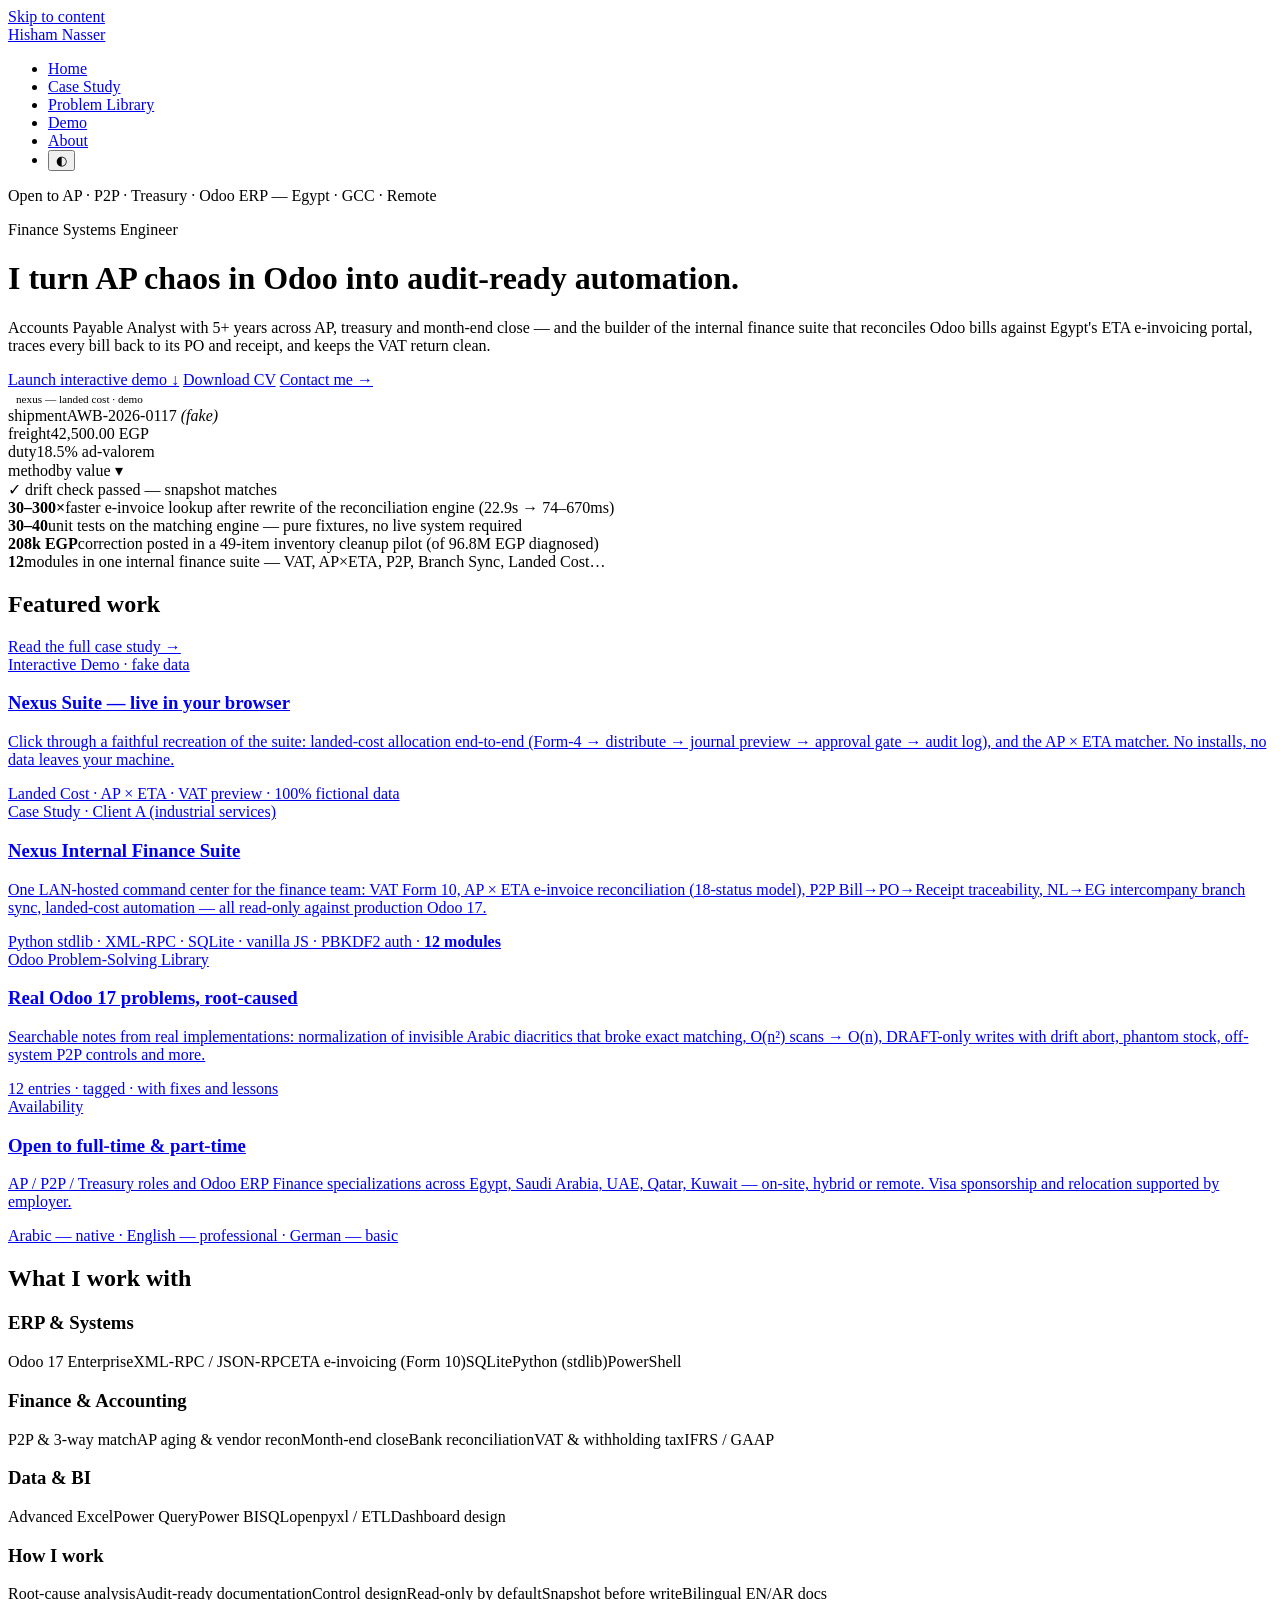
==== index.html @ ed8735be "Initial portfolio site" ====
<!DOCTYPE html>
<html lang="en" data-theme="dark">
<head>
  <meta charset="UTF-8" />
  <meta name="viewport" content="width=device-width, initial-scale=1" />
  <title>Hisham Nasser — Finance Systems Engineer | Odoo 17 · ETA E-Invoicing · AP Automation</title>
  <meta name="description" content="Accounts Payable Analyst turned finance-ops builder: 5+ years across AP, treasury and month-end close, plus the internal tooling (Odoo 17, ETA e-invoice reconciliation, P2P traceability, VAT Form 10) that makes finance teams fast and audit-proof." />
  <link rel="icon" href="assets/favicon.svg" type="image/svg+xml" />
  <link rel="canonical" href="https://hisham333nasser-design.github.io/portfolio/" />
  <meta property="og:type" content="website" />
  <meta property="og:title" content="Hisham Nasser — Finance Systems Engineer" />
  <meta property="og:description" content="Odoo 17 · ETA e-invoicing · P2P traceability · internal finance suites. AP & treasury operator who ships audit-ready automation." />
  <meta property="og:url" content="https://hisham333nasser-design.github.io/portfolio/" />
  <meta name="twitter:card" content="summary" />
  <link rel="preconnect" href="https://fonts.googleapis.com" />
  <link rel="preconnect" href="https://fonts.gstatic.com" crossorigin />
  <link href="https://fonts.googleapis.com/css2?family=Inter:wght@400;500;600;700;800&family=JetBrains+Mono:wght@400;600&display=swap" rel="stylesheet" />
  <link rel="stylesheet" href="assets/css/site.css" />
  <script type="application/ld+json">
  {"@context":"https://schema.org","@type":"Person","name":"Hisham Nasser Ibrahim","jobTitle":"Finance Systems Engineer","email":"mailto:hisham333nasser@gmail.com","address":{"@type":"PostalAddress","addressLocality":"Giza","addressCountry":"EG"},"url":"https://hisham333nasser-design.github.io/portfolio/","sameAs":["https://www.linkedin.com/in/hisham-nasser-h968461","https://github.com/hisham333nasser-design"],"knowsAbout":["Odoo 17","Accounts Payable","Procure to Pay","Egypt ETA e-invoicing","VAT Form 10","Bank Reconciliation","Power Query","Power BI","SQL"]}
  </script>
</head>
<body>
<a class="skip-link" href="#main">Skip to content</a>

<header class="site-nav">
  <div class="container nav-inner">
    <a class="brand" href="index.html"><span class="brand-dot"></span>Hisham Nasser</a>
    <nav aria-label="Primary">
      <ul class="nav-links">
        <li><a href="index.html">Home</a></li>
        <li><a href="case-study-nexus.html">Case Study</a></li>
        <li><a href="library.html">Problem Library</a></li>
        <li><a href="demo.html">Demo</a></li>
      <li><a href="about.html">About</a></li>
        <li><button class="theme-toggle" data-theme-toggle aria-label="Toggle dark mode">◐</button></li>
      </ul>
    </nav>
  </div>
</header>

<main id="main">
  <div class="container hero">
    <div class="hero-grid">
      <div>
        <span class="role-chip">Open to AP · P2P · Treasury · Odoo ERP — Egypt · GCC · Remote</span>
        <p class="eyebrow">Finance Systems Engineer</p>
        <h1>I turn <span class="hl">AP chaos in Odoo</span> into audit-ready automation.</h1>
        <p class="lead">Accounts Payable Analyst with 5+ years across AP, treasury and month-end close — and the builder of the internal finance suite that reconciles Odoo bills against Egypt's ETA e-invoicing portal, traces every bill back to its PO and receipt, and keeps the VAT return clean.</p>
        <div class="hero-ctas">
          <a class="btn btn-primary" href="demo.html">Launch interactive demo ↓</a>
          <a class="btn btn-ghost" href="assets/Hisham-Nasser-CV.pdf">Download CV</a>
          <a class="btn btn-ghost" href="about.html#contact">Contact me →</a>
        </div>
      </div>
      <div class="hero-aside" aria-hidden="true">
        <div class="mini-window">
          <div class="mini-titlebar"><span class="mini-dot r"></span><span class="mini-dot y"></span><span class="mini-dot g"></span><span class="mono" style="margin-left:.5rem;font-size:.7rem;color:var(--text-dim)">nexus — landed cost · demo</span></div>
          <div class="mini-body mono">
            <div class="mini-row"><span class="mini-k">shipment</span><span>AWB-2026-0117 <i>(fake)</i></span></div>
            <div class="mini-row"><span class="mini-k">freight</span><span>42,500.00 EGP</span></div>
            <div class="mini-row"><span class="mini-k">duty</span><span>18.5% ad-valorem</span></div>
            <div class="mini-row"><span class="mini-k">method</span><span>by value ▾</span></div>
            <div class="mini-bar"><div style="width:72%"></div></div>
            <div class="mini-verdict">✓ drift check passed — snapshot matches</div>
          </div>
        </div>
      </div>
    </div>
  </div>

  <div class="container">
    <div class="metrics" aria-label="Selected, verifiable results">
      <div class="metric"><b>30–300×</b><span>faster e-invoice lookup after rewrite of the reconciliation engine (22.9s → 74–670ms)</span></div>
      <div class="metric"><b>30–40</b><span>unit tests on the matching engine — pure fixtures, no live system required</span></div>
      <div class="metric"><b>208k EGP</b><span>correction posted in a 49-item inventory cleanup pilot (of 96.8M EGP diagnosed)</span></div>
      <div class="metric"><b>12</b><span>modules in one internal finance suite — VAT, AP×ETA, P2P, Branch Sync, Landed Cost…</span></div>
    </div>
  </div>

  <section class="container" aria-labelledby="work">
    <div class="section-head">
      <h2 id="work">Featured work</h2>
      <a href="case-study-nexus.html">Read the full case study →</a>
    </div>
    <div class="card-grid">
      <a class="card" href="demo.html">
        <span class="card-tag">Interactive Demo · fake data</span>
        <h3>Nexus Suite — live in your browser</h3>
        <p>Click through a faithful recreation of the suite: landed-cost allocation end-to-end (Form-4 → distribute → journal preview → approval gate → audit log), and the AP × ETA matcher. No installs, no data leaves your machine.</p>
        <div class="card-meta">Landed Cost · AP × ETA · VAT preview · 100% fictional data</div>
      </a>
      <a class="card" href="case-study-nexus.html">
        <span class="card-tag">Case Study · Client A (industrial services)</span>
        <h3>Nexus Internal Finance Suite</h3>
        <p>One LAN-hosted command center for the finance team: VAT Form 10, AP × ETA e-invoice reconciliation (18-status model), P2P Bill→PO→Receipt traceability, NL→EG intercompany branch sync, landed-cost automation — all read-only against production Odoo 17.</p>
        <div class="card-meta">Python stdlib · XML-RPC · SQLite · vanilla JS · PBKDF2 auth · <b>12 modules</b></div>
      </a>
      <a class="card" href="library.html">
        <span class="card-tag">Odoo Problem-Solving Library</span>
        <h3>Real Odoo 17 problems, root-caused</h3>
        <p>Searchable notes from real implementations: normalization of invisible Arabic diacritics that broke exact matching, O(n²) scans → O(n), DRAFT-only writes with drift abort, phantom stock, off-system P2P controls and more.</p>
        <div class="card-meta">12 entries · tagged · with fixes and lessons</div>
      </a>
      <a class="card" href="about.html#contact">
        <span class="card-tag">Availability</span>
        <h3>Open to full-time &amp; part-time</h3>
        <p>AP / P2P / Treasury roles and Odoo ERP Finance specializations across Egypt, Saudi Arabia, UAE, Qatar, Kuwait — on-site, hybrid or remote. Visa sponsorship and relocation supported by employer.</p>
        <div class="card-meta">Arabic — native · English — professional · German — basic</div>
      </a>
    </div>
  </section>

  <section class="container" aria-labelledby="skills">
    <h2 id="skills">What I work with</h2>
    <div class="skill-groups" style="margin-top:1.25rem">
      <div class="skill-group">
        <h3>ERP &amp; Systems</h3>
        <div class="chips"><span class="chip">Odoo 17 Enterprise</span><span class="chip">XML-RPC / JSON-RPC</span><span class="chip">ETA e-invoicing (Form 10)</span><span class="chip">SQLite</span><span class="chip">Python (stdlib)</span><span class="chip">PowerShell</span></div>
      </div>
      <div class="skill-group">
        <h3>Finance &amp; Accounting</h3>
        <div class="chips"><span class="chip">P2P &amp; 3-way match</span><span class="chip">AP aging &amp; vendor recon</span><span class="chip">Month-end close</span><span class="chip">Bank reconciliation</span><span class="chip">VAT &amp; withholding tax</span><span class="chip">IFRS / GAAP</span></div>
      </div>
      <div class="skill-group">
        <h3>Data &amp; BI</h3>
        <div class="chips"><span class="chip">Advanced Excel</span><span class="chip">Power Query</span><span class="chip">Power BI</span><span class="chip">SQL</span><span class="chip">openpyxl / ETL</span><span class="chip">Dashboard design</span></div>
      </div>
      <div class="skill-group">
        <h3>How I work</h3>
        <div class="chips"><span class="chip">Root-cause analysis</span><span class="chip">Audit-ready documentation</span><span class="chip">Control design</span><span class="chip">Read-only by default</span><span class="chip">Snapshot before write</span><span class="chip">Bilingual EN/AR docs</span></div>
      </div>
    </div>
  </section>
</main>

<footer class="site-footer">
  <div class="container footer-inner">
    <span>© <span data-year></span> Hisham Nasser Ibrahim — Giza, Egypt</span>
    <span><a href="assets/Hisham-Nasser-CV.pdf">CV</a> · <a href="mailto:hisham333nasser@gmail.com">Email</a> · <a href="https://www.linkedin.com/in/hisham-nasser-h968461" rel="me">LinkedIn</a> · <a href="https://github.com/hisham333nasser-design" rel="me">GitHub</a></span>
  </div>
</footer>
<script src="assets/js/main.js"></script>
</body>
</html>
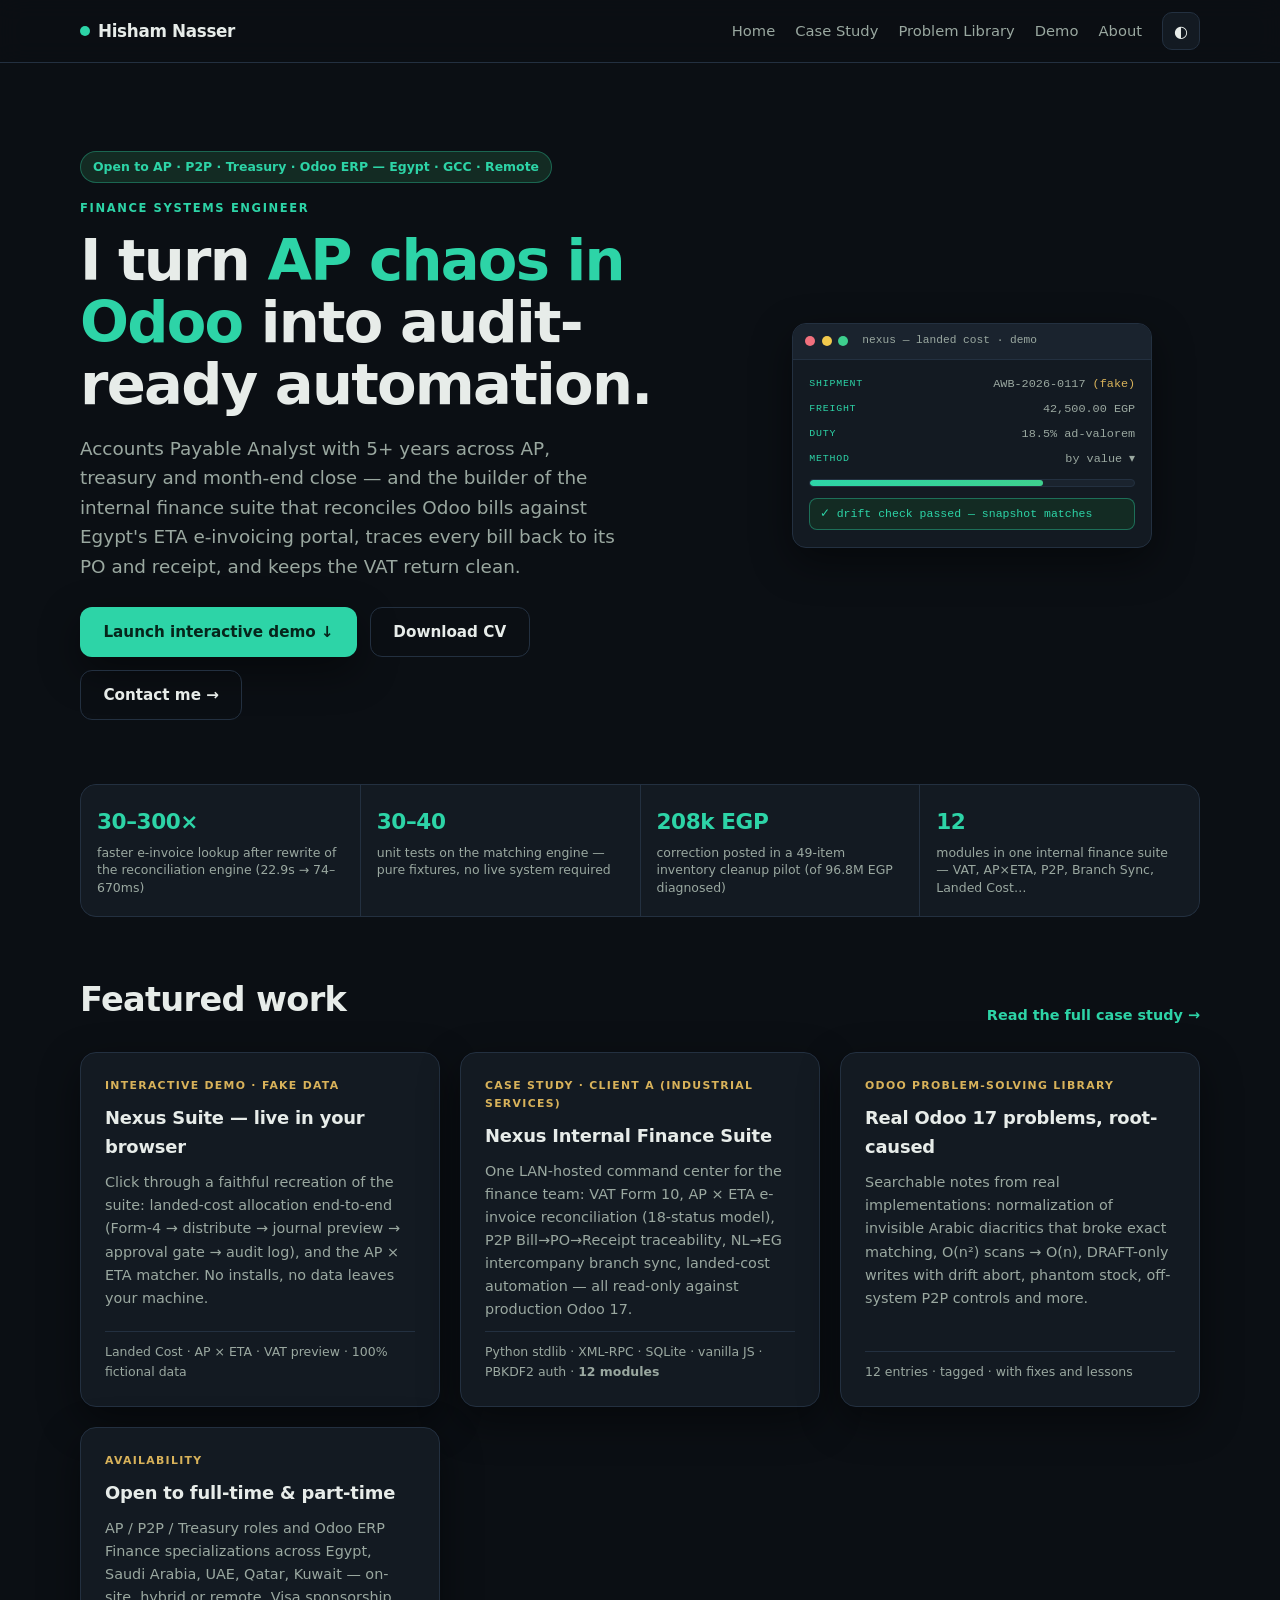
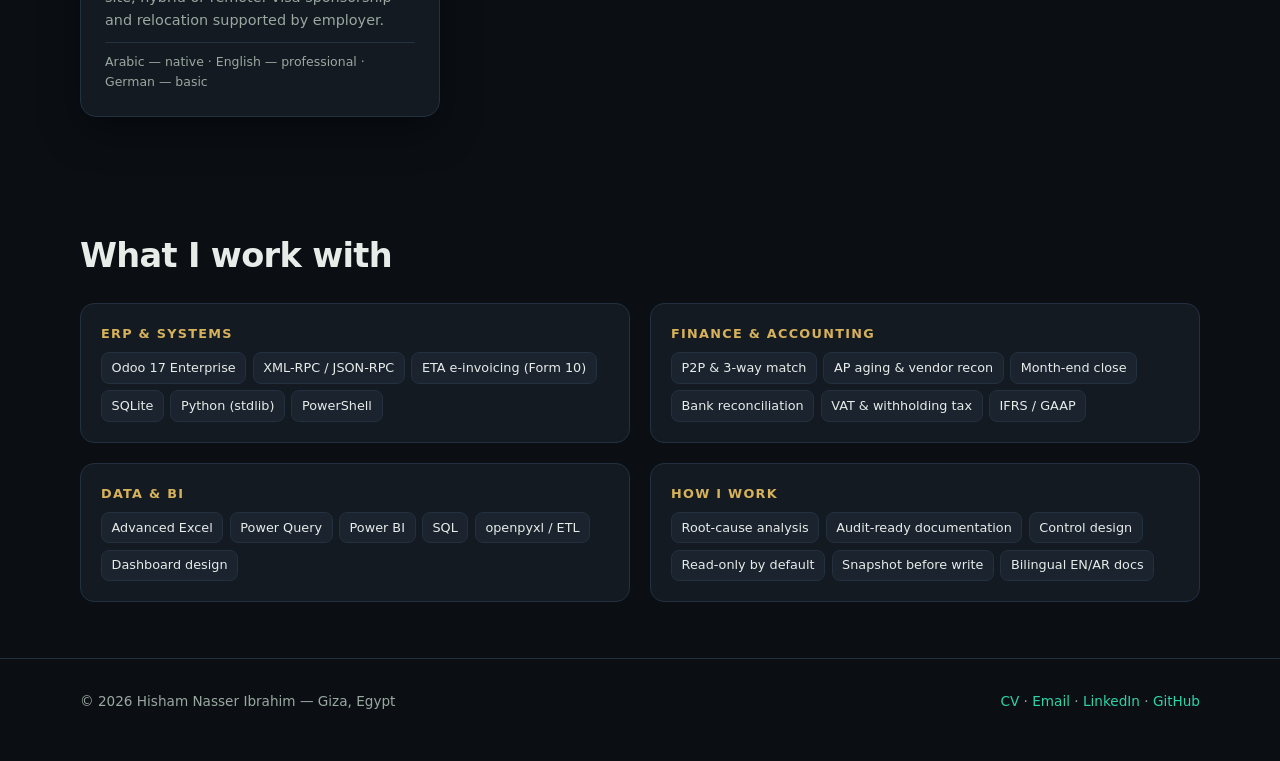
==== commit 7d28007c: "Update index.html" ====
--- a/index.html
+++ b/index.html
@@ -5,7 +5,7 @@
   <meta name="viewport" content="width=device-width, initial-scale=1" />
   <title>Hisham Nasser — Finance Systems Engineer | Odoo 17 · ETA E-Invoicing · AP Automation</title>
   <meta name="description" content="Accounts Payable Analyst turned finance-ops builder: 5+ years across AP, treasury and month-end close, plus the internal tooling (Odoo 17, ETA e-invoice reconciliation, P2P traceability, VAT Form 10) that makes finance teams fast and audit-proof." />
-  <link rel="icon" href="assets/favicon.svg" type="image/svg+xml" />
+  <link rel="icon" href="favicon.svg" type="image/svg+xml" />
   <link rel="canonical" href="https://hisham333nasser-design.github.io/portfolio/" />
   <meta property="og:type" content="website" />
   <meta property="og:title" content="Hisham Nasser — Finance Systems Engineer" />
@@ -15,7 +15,7 @@
   <link rel="preconnect" href="https://fonts.googleapis.com" />
   <link rel="preconnect" href="https://fonts.gstatic.com" crossorigin />
   <link href="https://fonts.googleapis.com/css2?family=Inter:wght@400;500;600;700;800&family=JetBrains+Mono:wght@400;600&display=swap" rel="stylesheet" />
-  <link rel="stylesheet" href="assets/css/site.css" />
+  <link rel="stylesheet" href="site.css" />
   <script type="application/ld+json">
   {"@context":"https://schema.org","@type":"Person","name":"Hisham Nasser Ibrahim","jobTitle":"Finance Systems Engineer","email":"mailto:hisham333nasser@gmail.com","address":{"@type":"PostalAddress","addressLocality":"Giza","addressCountry":"EG"},"url":"https://hisham333nasser-design.github.io/portfolio/","sameAs":["https://www.linkedin.com/in/hisham-nasser-h968461","https://github.com/hisham333nasser-design"],"knowsAbout":["Odoo 17","Accounts Payable","Procure to Pay","Egypt ETA e-invoicing","VAT Form 10","Bank Reconciliation","Power Query","Power BI","SQL"]}
   </script>
@@ -49,7 +49,7 @@
         <p class="lead">Accounts Payable Analyst with 5+ years across AP, treasury and month-end close — and the builder of the internal finance suite that reconciles Odoo bills against Egypt's ETA e-invoicing portal, traces every bill back to its PO and receipt, and keeps the VAT return clean.</p>
         <div class="hero-ctas">
           <a class="btn btn-primary" href="demo.html">Launch interactive demo ↓</a>
-          <a class="btn btn-ghost" href="assets/Hisham-Nasser-CV.pdf">Download CV</a>
+          <a class="btn btn-ghost" href="cv.html">Download CV</a>
           <a class="btn btn-ghost" href="about.html#contact">Contact me →</a>
         </div>
       </div>
@@ -137,9 +137,9 @@
 <footer class="site-footer">
   <div class="container footer-inner">
     <span>© <span data-year></span> Hisham Nasser Ibrahim — Giza, Egypt</span>
-    <span><a href="assets/Hisham-Nasser-CV.pdf">CV</a> · <a href="mailto:hisham333nasser@gmail.com">Email</a> · <a href="https://www.linkedin.com/in/hisham-nasser-h968461" rel="me">LinkedIn</a> · <a href="https://github.com/hisham333nasser-design" rel="me">GitHub</a></span>
+    <span><a href="cv.html">CV</a> · <a href="mailto:hisham333nasser@gmail.com">Email</a> · <a href="https://www.linkedin.com/in/hisham-nasser-h968461" rel="me">LinkedIn</a> · <a href="https://github.com/hisham333nasser-design" rel="me">GitHub</a></span>
   </div>
 </footer>
-<script src="assets/js/main.js"></script>
+<script src="main.js"></script>
 </body>
 </html>
--- a/site.css
+++ b/site.css
@@ -0,0 +1,179 @@
+/* Hisham Nasser — Portfolio design system
+   Premium, minimal, fast. No framework. Dark/light via [data-theme]. */
+
+:root, [data-theme="light"] {
+  --bg: #fafaf7;
+  --surface: #ffffff;
+  --surface-2: #f1f0ec;
+  --text: #17201b;
+  --text-dim: #4b5563;
+  --accent: #0e7a5f;         /* deep emerald */
+  --accent-strong: #0a5c48;
+  --accent-soft: #e3f2ec;
+  --gold: #b9892f;
+  --border: #e2e0d8;
+  --shadow: 0 10px 30px rgba(23, 32, 27, .08);
+  --code-bg: #101815;
+  --code-text: #d7e5de;
+  --ok: #0e7a5f;
+}
+[data-theme="dark"] {
+  --bg: #0b0f14;
+  --surface: #131a22;
+  --surface-2: #1a232e;
+  --text: #e7ece9;
+  --text-dim: #9aa8a0;
+  --accent: #2dd4a7;
+  --accent-strong: #19b287;
+  --accent-soft: #132b23;
+  --gold: #d8b25a;
+  --border: #233040;
+  --shadow: 0 14px 40px rgba(0, 0, 0, .45);
+  --code-bg: #06090d;
+  --code-text: #b8cfc5;
+  --ok: #2dd4a7;
+}
+
+* { box-sizing: border-box; margin: 0; padding: 0; }
+html { scroll-behavior: smooth; }
+@media (prefers-reduced-motion: reduce) { html { scroll-behavior: auto; } * { animation: none !important; transition: none !important; } }
+
+body {
+  background: var(--bg);
+  color: var(--text);
+  font-family: "Inter", system-ui, -apple-system, "Segoe UI", Roboto, sans-serif;
+  line-height: 1.6;
+  -webkit-font-smoothing: antialiased;
+}
+.mono { font-family: "JetBrains Mono", ui-monospace, SFMono-Regular, Menlo, monospace; }
+.container { width: min(1120px, 100% - 2.5rem); margin-inline: auto; }
+
+/* Skip link */
+.skip-link { position: absolute; left: -9999px; top: 0; background: var(--accent); color: #fff; padding: .6rem 1rem; z-index: 100; border-radius: 0 0 8px 0; }
+.skip-link:focus { left: 0; }
+
+/* Nav */
+.site-nav { position: sticky; top: 0; z-index: 50; backdrop-filter: blur(12px); background: color-mix(in srgb, var(--bg) 82%, transparent); border-bottom: 1px solid var(--border); transition: box-shadow .2s ease; }
+.site-nav.scrolled { box-shadow: var(--shadow); }
+.nav-inner { display: flex; align-items: center; justify-content: space-between; gap: 1rem; padding: .75rem 0; }
+.brand { font-weight: 800; letter-spacing: -.02em; font-size: 1.05rem; text-decoration: none; color: var(--text); display: flex; align-items: center; gap: .5rem; }
+.brand-dot { width: 10px; height: 10px; border-radius: 50%; background: var(--accent); display: inline-block; }
+.nav-links { display: flex; gap: 1.25rem; list-style: none; align-items: center; }
+.nav-links a { color: var(--text-dim); text-decoration: none; font-size: .92rem; font-weight: 500; }
+.nav-links a:hover { color: var(--accent); }
+.theme-toggle { border: 1px solid var(--border); background: var(--surface); color: var(--text); width: 38px; height: 38px; border-radius: 10px; cursor: pointer; font-size: 1rem; }
+.theme-toggle:focus-visible { outline: 2px solid var(--accent); outline-offset: 2px; }
+@media (max-width: 720px) { .nav-links { gap: .7rem; } .nav-links a { font-size: .8rem; } }
+
+/* Buttons */
+.btn { display: inline-flex; align-items: center; gap: .5rem; padding: .75rem 1.4rem; border-radius: 12px; font-weight: 700; font-size: .95rem; text-decoration: none; border: 1px solid transparent; transition: transform .15s ease, box-shadow .15s ease, background .15s ease; cursor: pointer; }
+.btn:hover { transform: translateY(-2px); }
+.btn:focus-visible { outline: 2px solid var(--accent); outline-offset: 2px; }
+.btn-primary { background: var(--accent); color: #06251b; box-shadow: var(--shadow); }
+[data-theme="dark"] .btn-primary { color: #06251b; }
+.btn-primary:hover { background: var(--accent-strong); color: #fff; }
+.btn-ghost { background: transparent; color: var(--text); border-color: var(--border); }
+.btn-ghost:hover { border-color: var(--accent); color: var(--accent); }
+
+/* Hero */
+.hero { padding: 5.5rem 0 4rem; }
+.eyebrow { color: var(--accent); font-weight: 700; letter-spacing: .14em; text-transform: uppercase; font-size: .72rem; }
+.hero h1 { font-size: clamp(2.2rem, 5.2vw, 3.6rem); line-height: 1.08; letter-spacing: -.03em; margin: .8rem 0 1.1rem; font-weight: 800; }
+.hero h1 .hl { color: var(--accent); }
+.hero p.lead { font-size: 1.15rem; color: var(--text-dim); max-width: 46ch; }
+.hero-ctas { display: flex; gap: .8rem; margin-top: 1.6rem; flex-wrap: wrap; }
+.hero-grid { display: grid; grid-template-columns: 1.15fr .85fr; gap: 3rem; align-items: center; }
+@media (max-width: 880px) { .hero-grid { grid-template-columns: 1fr; } .hero { padding-top: 3rem; } .hero-aside { display: none; } }
+.hero-aside { display: flex; justify-content: center; }
+.mini-window { background: var(--surface); border: 1px solid var(--border); border-radius: 14px; box-shadow: var(--shadow); overflow: hidden; width: 100%; max-width: 360px; }
+.mini-titlebar { display: flex; align-items: center; gap: .4rem; padding: .55rem .75rem; background: var(--surface-2); border-bottom: 1px solid var(--border); }
+.mini-dot { width: 10px; height: 10px; border-radius: 50%; }
+.mini-dot.r { background: #f2707d; } .mini-dot.y { background: #f2c94c; } .mini-dot.g { background: #3ecf8e; }
+.mini-body { padding: .9rem 1rem 1.1rem; font-size: .74rem; display: flex; flex-direction: column; gap: .38rem; }
+.mini-row { display: flex; justify-content: space-between; gap: 1rem; color: var(--text-dim); }
+.mini-row i { color: var(--gold); font-style: normal; }
+.mini-k { color: var(--accent); text-transform: uppercase; letter-spacing: .08em; font-size: .62rem; align-self: center; }
+.mini-bar { height: 8px; border-radius: 99px; background: var(--surface-2); overflow: hidden; margin: .3rem 0; border: 1px solid var(--border); }
+.mini-bar > div { height: 100%; background: linear-gradient(90deg, var(--accent), #3ecf8e); border-radius: 99px; }
+.mini-verdict { color: var(--ok); font-size: .72rem; border: 1px solid color-mix(in srgb, var(--accent) 40%, transparent); background: var(--accent-soft); border-radius: 8px; padding: .35rem .6rem; }
+.role-chip { display: inline-flex; align-items: center; gap: .4rem; background: var(--accent-soft); color: var(--accent-strong); border: 1px solid color-mix(in srgb, var(--accent) 35%, transparent); padding: .3rem .75rem; border-radius: 999px; font-size: .78rem; font-weight: 600; margin-bottom: 1rem; }
+[data-theme="dark"] .role-chip { color: var(--accent); }
+
+/* Sections */
+section { padding: 3.5rem 0; }
+.section-head { display: flex; justify-content: space-between; align-items: end; gap: 1rem; margin-bottom: 1.6rem; }
+h2 { font-size: clamp(1.5rem, 3vw, 2.1rem); letter-spacing: -.02em; }
+.section-head a { color: var(--accent); font-weight: 600; text-decoration: none; font-size: .9rem; }
+
+/* Metric strip */
+.metrics { display: grid; grid-template-columns: repeat(4, 1fr); gap: 1px; background: var(--border); border: 1px solid var(--border); border-radius: 16px; overflow: hidden; }
+.metric { background: var(--surface); padding: 1.25rem 1rem; }
+.metric b { font-size: 1.35rem; letter-spacing: -.02em; display: block; color: var(--accent-strong); }
+[data-theme="dark"] .metric b { color: var(--accent); }
+.metric span { font-size: .78rem; color: var(--text-dim); display: block; margin-top: .25rem; line-height: 1.4; }
+@media (max-width: 880px) { .metrics { grid-template-columns: repeat(2, 1fr); } }
+
+/* Cards */
+.card-grid { display: grid; grid-template-columns: repeat(3, 1fr); gap: 1.25rem; }
+@media (max-width: 880px) { .card-grid { grid-template-columns: 1fr; } }
+.card { background: var(--surface); border: 1px solid var(--border); border-radius: 16px; padding: 1.5rem; box-shadow: var(--shadow); display: flex; flex-direction: column; gap: .6rem; transition: transform .18s ease, border-color .18s ease; text-decoration: none; color: inherit; }
+.card:hover { transform: translateY(-4px); border-color: var(--accent); }
+.card-tag { font-size: .68rem; letter-spacing: .12em; text-transform: uppercase; color: var(--gold); font-weight: 700; }
+.card h3 { font-size: 1.12rem; letter-spacing: -.01em; }
+.card p { color: var(--text-dim); font-size: .9rem; }
+.card-meta { margin-top: auto; font-size: .78rem; color: var(--text-dim); border-top: 1px solid var(--border); padding-top: .6rem; }
+
+/* Skills */
+.skill-groups { display: grid; grid-template-columns: repeat(2, 1fr); gap: 1.25rem; }
+@media (max-width: 880px) { .skill-groups { grid-template-columns: 1fr; } }
+.skill-group { background: var(--surface); border: 1px solid var(--border); border-radius: 14px; padding: 1.25rem; }
+.skill-group h3 { font-size: .8rem; letter-spacing: .1em; text-transform: uppercase; color: var(--gold); margin-bottom: .5rem; }
+.chips { display: flex; flex-wrap: wrap; gap: .4rem; }
+.chip { background: var(--surface-2); border: 1px solid var(--border); padding: .28rem .6rem; border-radius: 8px; font-size: .8rem; color: var(--text); }
+
+/* Case study */
+.case-hero { padding: 4rem 0 2rem; border-bottom: 1px solid var(--border); }
+.case-meta { display: flex; gap: 1.5rem; flex-wrap: wrap; color: var(--text-dim); font-size: .85rem; margin-top: 1rem; }
+.case-meta b { color: var(--text); }
+.prose { max-width: 76ch; }
+.prose p { color: var(--text-dim); margin: .8rem 0; }
+.prose h3 { margin: 1.6rem 0 .4rem; font-size: 1.15rem; color: var(--text); }
+.prose li { color: var(--text-dim); margin-left: 1.2rem; margin-bottom: .3rem; }
+.diagram { background: var(--surface); border: 1px solid var(--border); border-radius: 16px; padding: 1rem; overflow-x: auto; box-shadow: var(--shadow); margin: 1rem 0; }
+pre.code { background: var(--code-bg); color: var(--code-text); border-radius: 12px; padding: 1rem 1.1rem; overflow-x: auto; font-size: .8rem; line-height: 1.55; border: 1px solid var(--border); margin: .8rem 0; }
+.kpi-row { display: flex; gap: 1rem; flex-wrap: wrap; margin: .8rem 0; }
+.kpi { background: var(--accent-soft); border: 1px solid color-mix(in srgb, var(--accent) 30%, transparent); border-radius: 12px; padding: .7rem .9rem; font-size: .85rem; }
+.kpi b { display: block; font-size: 1.05rem; color: var(--accent-strong); }
+[data-theme="dark"] .kpi b { color: var(--accent); }
+.placeholder-shot { border: 1.5px dashed var(--border); border-radius: 14px; min-height: 150px; display: grid; place-items: center; color: var(--text-dim); font-size: .85rem; text-align: center; padding: 1rem; margin: .8rem 0; background: var(--surface-2); }
+.toc { position: sticky; top: 84px; align-self: start; font-size: .85rem; display: flex; flex-direction: column; gap: .35rem; border-left: 2px solid var(--border); padding-left: .9rem; }
+.toc a { color: var(--text-dim); text-decoration: none; }
+.toc a:hover { color: var(--accent); }
+.case-layout { display: grid; grid-template-columns: 72ch 240px; gap: 2.5rem; }
+@media (max-width: 1000px) { .case-layout { grid-template-columns: 1fr; } .toc { display: none; } }
+
+/* Library */
+.filters { display: flex; gap: .6rem; flex-wrap: wrap; margin-bottom: 1.2rem; }
+.filters input, .filters select { background: var(--surface); border: 1px solid var(--border); color: var(--text); border-radius: 10px; padding: .55rem .75rem; font-size: .9rem; font-family: inherit; }
+.entry { background: var(--surface); border: 1px solid var(--border); border-radius: 14px; padding: 1.25rem; margin-bottom: .9rem; }
+.entry h3 { font-size: 1.02rem; }
+.entry-body { display: grid; grid-template-columns: repeat(2, 1fr); gap: .75rem; margin-top: .6rem; font-size: .87rem; }
+@media (max-width: 880px) { .entry-body { grid-template-columns: 1fr; } }
+.entry-body h4 { font-size: .68rem; letter-spacing: .1em; text-transform: uppercase; color: var(--gold); margin-bottom: .2rem; }
+.entry-body p { color: var(--text-dim); }
+.tag { font-size: .68rem; background: var(--surface-2); border: 1px solid var(--border); border-radius: 6px; padding: .15rem .45rem; margin-right: .3rem; color: var(--text-dim); }
+
+/* Footer */
+.site-footer { border-top: 1px solid var(--border); padding: 2rem 0 3rem; color: var(--text-dim); font-size: .85rem; }
+.footer-inner { display: flex; justify-content: space-between; gap: 1rem; flex-wrap: wrap; }
+.site-footer a { color: var(--accent); text-decoration: none; }
+
+/* About */
+.about-grid { display: grid; grid-template-columns: .9fr 1.1fr; gap: 2.5rem; }
+@media (max-width: 880px) { .about-grid { grid-template-columns: 1fr; } }
+form.contact { display: flex; flex-direction: column; gap: .7rem; background: var(--surface); border: 1px solid var(--border); border-radius: 16px; padding: 1.4rem; }
+form.contact label { font-size: .8rem; font-weight: 600; color: var(--text-dim); }
+form.contact input, form.contact textarea { background: var(--surface-2); border: 1px solid var(--border); border-radius: 10px; padding: .6rem .7rem; font: inherit; color: var(--text); }
+.form-note { font-size: .75rem; color: var(--text-dim); }
+.form-status { font-size: .85rem; font-weight: 600; min-height: 1.2em; }
+.visually-hidden { position: absolute; width: 1px; height: 1px; overflow: hidden; clip: rect(0 0 0 0); white-space: nowrap; }
